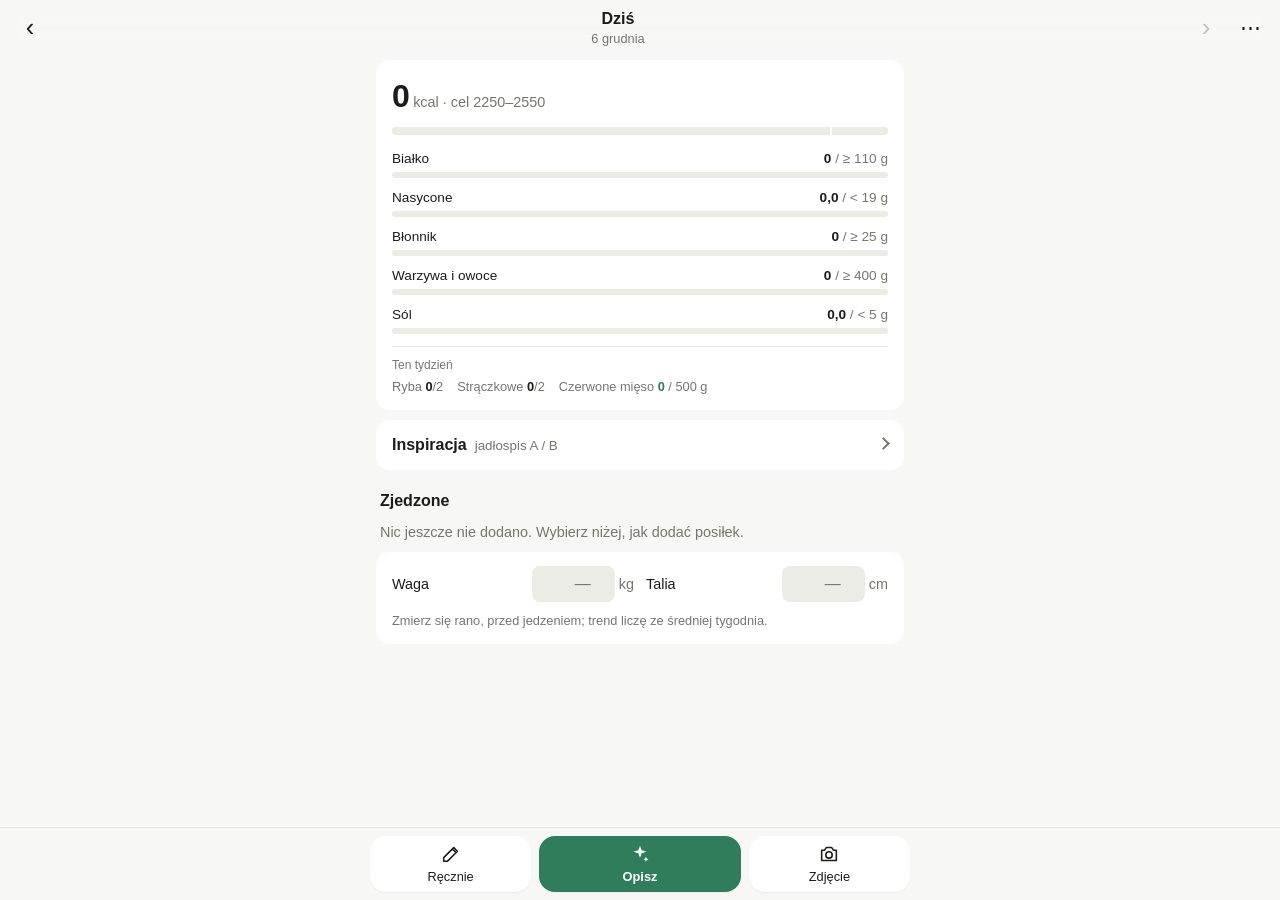
==== index.html @ 2d0f1731 "Okno „Opisz”: usunięte pole wagi porcji Gramy wpisuje się w opisie, przy każdym produkcie.  Co-Autho" ====
<!doctype html>
<html lang="pl">
<head>
<meta charset="utf-8">
<meta name="viewport" content="width=device-width, initial-scale=1, viewport-fit=cover">
<meta http-equiv="Content-Security-Policy" content="default-src 'self'; script-src 'self'; style-src 'self'; img-src 'self' data: blob:; connect-src https://api.anthropic.com https://api.github.com; object-src 'none'; base-uri 'none'; form-action 'none'">
<meta name="referrer" content="no-referrer">
<title>Food tracker</title>
<meta name="theme-color" content="#f7f7f5" media="(prefers-color-scheme: light)">
<meta name="theme-color" content="#151515" media="(prefers-color-scheme: dark)">
<meta name="apple-mobile-web-app-capable" content="yes">
<meta name="mobile-web-app-capable" content="yes">
<meta name="apple-mobile-web-app-status-bar-style" content="default">
<meta name="apple-mobile-web-app-title" content="Jedzenie">
<link rel="manifest" href="manifest.webmanifest">
<link rel="apple-touch-icon" href="icons/icon-180.png">
<link rel="icon" href="icons/icon-192.png">
<link rel="stylesheet" href="style.css">
<script src="boot.js"></script>
<script type="module" src="app.js"></script>
</head>
<body>
<header class="top">
  <button type="button" class="icon" id="prev" aria-label="Poprzedni dzień">‹</button>
  <button type="button" class="date" id="today" aria-label="Wróć do dziś">
    <span id="dlabel">Dziś</span><small id="dsub"></small>
  </button>
  <button type="button" class="icon" id="next" aria-label="Następny dzień">›</button>
  <button type="button" class="icon gear" id="gear" aria-label="Ustawienia">⋯<i class="dot" id="syncdot" data-state="off"></i></button>
</header>

<main>
  <section class="card summary" aria-live="polite">
    <div class="kcal"><b id="kcal">0</b> <span id="kcalt"></span></div>
    <div class="bars" id="bars"></div>
    <div class="week" id="week"></div>
  </section>

  <details class="card inspo" id="inspo">
    <summary><span>Inspiracja</span><small>jadłospis A / B</small></summary>
    <div class="seg" role="radiogroup" aria-label="Jadłospis" id="seg">
      <button type="button" role="radio" data-plan="A">Dzień A</button>
      <button type="button" role="radio" data-plan="B">Dzień B</button>
    </div>
    <div id="meals"></div>
  </details>

  <section class="eaten">
    <h2>Zjedzone <span id="xk"></span></h2>
    <ul id="items" class="rows"></ul>
    <p class="empty" id="noitems">Nic jeszcze nie dodano. Wybierz niżej, jak dodać posiłek.</p>
  </section>

  <section class="card body">
    <div class="brow">
      <label>Waga <span><input id="bw" type="number" inputmode="decimal" min="0" step="0.1" placeholder="—" aria-label="Waga w kilogramach"> kg</span></label>
      <label>Talia <span><input id="bt" type="number" inputmode="decimal" min="0" step="0.1" placeholder="—" aria-label="Obwód talii w centymetrach"> cm</span></label>
    </div>
    <div class="trend" id="btrend"></div>
  </section>
</main>

<nav class="dock" aria-label="Dodaj posiłek">
  <button type="button" id="manualbtn">
    <svg viewBox="0 0 24 24" aria-hidden="true"><path d="M4 20h4L19 9l-4-4L4 16v4zM13.5 6.5l4 4"/></svg>
    <span>Ręcznie</span>
  </button>
  <button type="button" id="aibtn" class="main">
    <svg viewBox="0 0 24 24" aria-hidden="true"><path d="M12 3l1.8 4.9L19 9.5l-5.2 1.6L12 16l-1.8-4.9L5 9.5l5.2-1.6zM18.5 15l.8 2 2 .8-2 .8-.8 2-.8-2-2-.8 2-.8z"/></svg>
    <span>Opisz</span>
  </button>
  <button type="button" id="photobtn">
    <svg viewBox="0 0 24 24" aria-hidden="true"><path d="M4 8h3l2-3h6l2 3h3v11H4z"/><circle cx="12" cy="13" r="3.5"/></svg>
    <span>Zdjęcie</span>
  </button>
  <input type="file" id="photofile" accept="image/*" hidden>
</nav>
<div class="toast" id="toast" role="status" hidden></div>

<dialog id="ai" class="sheet">
  <form method="dialog" id="aiform">
    <h2 id="aititle">Co zjadłeś?</h2>
    <img id="aiimg" class="shot" alt="Zdjęcie posiłku" hidden>
    <label><span id="ailabel">Opis</span>
      <textarea id="q" rows="3" enterkeyhint="done" autocapitalize="sentences" placeholder="np. 2 jajka sadzone, kromka chleba razowego"></textarea>
    </label>
    <p class="hint" id="aihint"></p>
    <div class="actions">
      <button value="cancel" formnovalidate>Anuluj</button>
      <button value="ok" class="primary" id="aiok">Policz</button>
    </div>
  </form>
</dialog>

<dialog id="manual" class="sheet">
  <form method="dialog" id="mform">
    <h2 id="mtitle">Dodaj ręcznie</h2>
    <div id="mrecent" class="recent" hidden>
      <small>Ostatnio jedzone</small>
      <div class="chips" id="mrecentlist"></div>
    </div>
    <label>Nazwa <input id="mn" required autocomplete="off" autocapitalize="sentences"></label>
    <div class="grid">
      <label>Zjedzone, g <input id="mg" type="number" inputmode="decimal" min="0" step="any" required></label>
      <label>kcal / 100 g <input id="mk" type="number" inputmode="decimal" min="0" step="any" required></label>
      <label>Białko / 100 g <input id="mp" type="number" inputmode="decimal" min="0" step="any"></label>
      <label>Tłuszcz / 100 g <input id="mf" type="number" inputmode="decimal" min="0" step="any"></label>
      <label>Nasycone / 100 g <input id="ms" type="number" inputmode="decimal" min="0" step="any"></label>
      <label>Błonnik / 100 g <input id="mb" type="number" inputmode="decimal" min="0" step="any"></label>
      <label>Sól / 100 g <input id="msl" type="number" inputmode="decimal" min="0" step="any"></label>
      <label>Warzywa i owoce / 100 g <input id="mvf" type="number" inputmode="decimal" min="0" max="100" step="any" placeholder="0"></label>
    </div>
    <div class="catrow"><span>Kategoria</span>
      <div class="chips" id="mcat" role="radiogroup" aria-label="Kategoria">
        <button type="button" role="radio" data-v="">inne</button>
        <button type="button" role="radio" data-v="fish">ryba</button>
        <button type="button" role="radio" data-v="legumes">strączkowe</button>
        <button type="button" role="radio" data-v="red_meat">czerwone mięso</button>
      </div>
    </div>
    <p class="hint">Znasz tylko sumy dania (np. z menu)? Wpisz 100 g i sumy w polach „/ 100 g”. Warzywa i owoce: 100 dla owocu lub warzywa, 0 dla reszty, wartość pośrednia dla dania.</p>
    <label id="mnoterow">Notatka <textarea id="mnote" rows="3"></textarea></label>
    <button type="button" class="chip wide" id="mcompare" hidden>Porównaj z innym modelem</button>
    <div class="actions">
      <button value="cancel" formnovalidate>Anuluj</button>
      <button value="ok" class="primary" id="msubmit">Dodaj</button>
    </div>
  </form>
</dialog>

<dialog id="settings" class="sheet">
  <form method="dialog" id="sform">
    <header class="shead">
      <h2>Ustawienia</h2>
      <button value="cancel" class="icon close" aria-label="Zamknij" autofocus>×</button>
    </header>
    <p class="hint" id="snote" hidden></p>

    <div class="field">
      <span class="flabel">Klucz API Anthropic</span>
      <div class="fview" id="keyview"><code id="keyshow"></code><button type="button" class="chip" id="keyedit">Zmień</button></div>
      <div class="fedit" id="keyform" hidden>
        <input id="skey" type="password" autocomplete="off" spellcheck="false" placeholder="sk-ant-…" aria-label="Klucz API Anthropic">
        <div class="actions"><button type="button" id="keycancel">Anuluj</button><button type="button" class="primary" id="keysave">Zapisz</button></div>
      </div>
      <p class="hint">Klucz zostaje tylko w tej przeglądarce i trafia wyłącznie do api.anthropic.com. Użyj osobnego klucza z miesięcznym limitem wydatków.</p>
    </div>

    <label>Model <select id="smodel"></select></label>
    <details class="costs">
      <summary id="scost"></summary>
      <ul id="slog" class="rows small"></ul>
      <p class="hint"><a href="test.html">Porównaj modele na przykładach</a></p>
    </details>

    <div class="field">
      <span class="flabel">Kopia danych w GitHub</span>
      <div class="fview" id="ghview"><span id="ghshow"></span><button type="button" class="chip" id="ghedit">Zmień</button></div>
      <div class="fedit" id="ghform" hidden>
        <input id="ghtoken" type="password" autocomplete="off" spellcheck="false" placeholder="Token: github_pat_…" aria-label="Token GitHub">
        <input id="ghrepo" autocomplete="off" spellcheck="false" autocapitalize="off" aria-label="Repo z danymi">
        <div class="actions"><button type="button" id="ghcancel">Anuluj</button><button type="button" class="primary" id="ghsave">Zapisz</button></div>
      </div>
      <p class="hint" id="syncstat"></p>
    </div>
    <div class="actions wrap">
      <button type="button" id="syncnow">Synchronizuj teraz</button>
      <button type="button" id="sexport">Eksportuj</button>
      <button type="button" id="simport">Importuj</button>
      <input type="file" id="sfile" accept="application/json,.json" hidden>
    </div>
  </form>
</dialog>

<dialog id="compare" class="sheet">
  <form method="dialog">
    <header class="shead">
      <h2>Porównaj modele</h2>
      <button value="cancel" class="icon close" aria-label="Zamknij" autofocus>×</button>
    </header>
    <p class="hint" id="cqtext"></p>
    <div class="chips" id="cmodels" role="radiogroup" aria-label="Model do porównania"></div>
    <div id="cout" class="cmp"></div>
    <p class="hint" id="cstat"></p>
    <div class="actions">
      <button type="button" id="crun" class="primary">Sprawdź</button>
      <button type="button" id="cuse" class="primary" hidden>Użyj nowych wartości</button>
    </div>
  </form>
</dialog>
</body>
</html>
---- style.css ----
:root {
  --bg: #f7f7f5;
  --card: #ffffff;
  --fg: #1c1c1a;
  --muted: #76766f;
  --rule: #e6e6e1;
  --track: #ecece7;
  --accent: #2f7d5b;
  --ok: #2f7d5b;
  --bad: #c2462e;
  --fill: #9c9c94;
  --radius: 14px;
  --safe-b: env(safe-area-inset-bottom, 0px);
  color-scheme: light dark;
}
@media (prefers-color-scheme: dark) {
  :root {
    --bg: #151515;
    --card: #1f1f1e;
    --fg: #ecece8;
    --muted: #9a9a92;
    --rule: #2e2e2c;
    --track: #2c2c2a;
    --accent: #5bbf8f;
    --ok: #5bbf8f;
    --bad: #ef7a5f;
    --fill: #77776f;
  }
}

* { box-sizing: border-box; }
html { -webkit-text-size-adjust: 100%; }
body {
  margin: 0;
  background: var(--bg);
  color: var(--fg);
  font: 16px/1.4 -apple-system, BlinkMacSystemFont, "Segoe UI", Roboto, sans-serif;
  -webkit-tap-highlight-color: transparent;
}
button, input, select, textarea { font: inherit; color: inherit; }
button { cursor: pointer; }
a { color: var(--accent); }
h2 { font-size: 1rem; margin: 1.6rem 4px .6rem; display: flex; justify-content: space-between; }
h2 span { color: var(--muted); font-weight: 500; font-variant-numeric: tabular-nums; }
small { color: var(--muted); }

/* header */
.top {
  position: sticky; top: 0; z-index: 5;
  display: grid; grid-template-columns: 44px 1fr 44px 44px; align-items: center;
  padding: calc(env(safe-area-inset-top, 0px) + 6px) 8px 6px;
  background: color-mix(in srgb, var(--bg) 88%, transparent);
  -webkit-backdrop-filter: blur(12px); backdrop-filter: blur(12px);
}
.icon { width: 44px; height: 44px; border: 0; background: none; font-size: 1.6rem; line-height: 1; border-radius: 50%; color: var(--fg); }
.icon:disabled { opacity: .25; }
.icon.gear { font-size: 1.3rem; }
.date { border: 0; background: none; display: flex; flex-direction: column; align-items: center; padding: 2px; }
.date span { font-weight: 600; text-transform: capitalize; }
.date small { font-size: .8rem; }

main { max-width: 560px; margin: 0 auto; padding: 4px 16px calc(110px + var(--safe-b)); }

.card { background: var(--card); border-radius: var(--radius); padding: 14px 16px; margin-bottom: 10px; }

/* summary */
.summary .kcal { font-size: .9rem; color: var(--muted); margin-bottom: 8px; }
.summary .kcal b { font-size: 2rem; color: var(--fg); font-variant-numeric: tabular-nums; letter-spacing: -.02em; }
.summary[data-state="ok"] .kcal b { color: var(--ok); }
.summary[data-state="bad"] .kcal b { color: var(--bad); }
.bars { display: grid; gap: 10px; }
.bar { position: relative; height: 6px; border-radius: 3px; background: var(--track); overflow: hidden; }
.bar i { position: absolute; inset: 0 auto 0 0; background: var(--fill); border-radius: 3px; transition: width .25s ease; }
.bar.ok i { background: var(--ok); }
.bar.bad i { background: var(--bad); }
.bar u { position: absolute; top: 0; bottom: 0; width: 2px; background: var(--card); }
.bar.kbar { height: 8px; margin-bottom: 4px; }
.metric .ml { display: flex; justify-content: space-between; font-size: .85rem; margin-bottom: 4px; }
.metric .ml > span:last-child { color: var(--muted); font-variant-numeric: tabular-nums; }
.metric .ml b { color: var(--fg); font-weight: 600; }

/* inspiration: the A/B menus */
.inspo { padding: 0; }
.inspo summary {
  list-style: none; cursor: pointer; display: flex; align-items: baseline; gap: 8px;
  padding: 14px 16px; font-weight: 600;
}
.inspo summary::-webkit-details-marker { display: none; }
.inspo summary small { font-weight: 400; flex: 1; }
.inspo summary::after { content: ""; width: 7px; height: 7px; border: solid var(--muted); border-width: 0 2px 2px 0; transform: translateY(-2px) rotate(-45deg); transition: transform .2s ease; align-self: center; }
.inspo[open] summary::after { transform: translateY(-3px) rotate(45deg); }
.inspo[open] { padding-bottom: 6px; }
.seg { display: grid; grid-template-columns: repeat(2, 1fr); background: var(--track); border-radius: 10px; padding: 3px; margin: 0 16px 6px; }
.seg button { border: 0; background: none; padding: 7px 4px; border-radius: 8px; font-size: .9rem; color: var(--muted); }
.seg button[aria-checked="true"] { background: var(--card); color: var(--fg); font-weight: 600; box-shadow: 0 1px 3px rgb(0 0 0 / .08); }
.meal { padding: 10px 16px; border-top: 1px solid var(--rule); }
.meal:first-child { border-top: 0; }
.meal header { display: flex; align-items: center; gap: 8px; }
.meal h3 { font-size: .95rem; margin: 0; flex: 1; }
.mk { color: var(--muted); font-size: .8rem; font-variant-numeric: tabular-nums; }
.mlist { margin: 4px 0 0; font-size: .8rem; color: var(--muted); line-height: 1.45; }
.chip { border: 1px solid var(--rule); background: none; border-radius: 999px; padding: 3px 10px; font-size: .8rem; color: var(--muted); }
.chip.add { color: var(--accent); border-color: color-mix(in srgb, var(--accent) 45%, transparent); padding: 5px 12px; }

.rows { list-style: none; margin: 0; padding: 0; }
.rows li { display: flex; align-items: center; gap: 8px; padding: 8px 0; border-top: 1px solid var(--rule); min-height: 44px; }
.rows li:first-child { border-top: 0; }
.rows .nm { flex: 1; min-width: 0; font-size: .95rem; display: flex; flex-direction: column; }
.rows .meta, .rows .note { font-size: .75rem; margin-top: 2px; }
.rows .note { font-style: italic; }
.rows .rk { width: 3.2rem; text-align: right; font-variant-numeric: tabular-nums; font-size: .9rem; }
.rows .sum { justify-content: flex-end; font-weight: 600; }
.rows.small li { min-height: 0; padding: 6px 0; }
.gw { flex-shrink: 0; white-space: nowrap; display: flex; align-items: center; gap: 2px; color: var(--muted); font-size: .85rem; }
input.g {
  width: 4.2rem; text-align: right; padding: 6px 6px; border: 1px solid transparent; border-radius: 8px;
  background: var(--track); font-variant-numeric: tabular-nums; font-size: 16px;
}
input.g:focus { outline: none; border-color: var(--accent); background: var(--card); }
.del { width: 32px; height: 32px; font-size: 1.2rem; color: var(--muted); }
.est { font-style: normal; font-size: .7rem; color: var(--bad); border: 1px solid currentColor; border-radius: 4px; padding: 0 4px; margin-left: 6px; vertical-align: 1px; }
.eaten { margin-bottom: 10px; }
.eaten h2 { margin-top: 1.2rem; }
.eaten .rows { background: var(--card); border-radius: var(--radius); padding: 0 16px; }
.eaten .rows:empty { display: none; }
.empty { color: var(--muted); font-size: .9rem; margin: 0 4px; }

/* bottom dock: the three ways to add food */
.dock {
  position: fixed; left: 0; right: 0; bottom: 0; z-index: 6;
  display: grid; grid-template-columns: 1fr 1.25fr 1fr; gap: 8px;
  padding: 8px 12px calc(8px + var(--safe-b));
  background: color-mix(in srgb, var(--bg) 90%, transparent);
  -webkit-backdrop-filter: blur(14px); backdrop-filter: blur(14px);
  border-top: 1px solid var(--rule);
}
.dock button {
  display: flex; flex-direction: column; align-items: center; justify-content: center; gap: 3px;
  min-height: 56px; border: 0; border-radius: 16px; background: var(--card); color: var(--fg);
  font-size: .8rem; font-weight: 500; box-shadow: 0 1px 2px rgb(0 0 0 / .06);
  transition: transform .1s ease;
}
.dock button:active { transform: scale(.96); }
.dock svg { width: 22px; height: 22px; fill: none; stroke: currentColor; stroke-width: 1.7; stroke-linejoin: round; stroke-linecap: round; }
.dock .main { background: var(--accent); color: var(--card); font-weight: 600; }
.dock .main svg { fill: currentColor; stroke: none; }
@media (min-width: 600px) { .dock { padding-left: calc(50% - 270px); padding-right: calc(50% - 270px); } }
.primary { background: var(--accent); color: #fff; border: 0; border-radius: 20px; padding: 9px 16px; font-weight: 600; }
.primary:disabled { opacity: .5; }

.spin { width: 14px; height: 14px; border: 2px solid currentColor; border-right-color: transparent; border-radius: 50%; animation: spin .8s linear infinite; }
@keyframes spin { to { transform: rotate(360deg); } }
.toast {
  position: fixed; left: 16px; right: 16px; bottom: calc(86px + var(--safe-b)); z-index: 8; margin: 0 auto; max-width: 520px;
  display: flex; align-items: center; justify-content: space-between; gap: 10px;
  background: var(--fg); color: var(--bg); padding: 10px 14px; border-radius: 12px; font-size: .9rem;
}
.toast button { border: 0; background: none; color: var(--accent); font-weight: 600; filter: brightness(1.3); }
[hidden] { display: none !important; }

/* sheets */
.sheet {
  border: 0; padding: 0; width: 100%; max-width: 560px; max-height: 88vh;
  margin: auto auto 0; border-radius: 18px 18px 0 0;
  background: var(--card); color: var(--fg);
}
.sheet::backdrop { background: rgb(0 0 0 / .35); }
.sheet[open] { animation: up .2s ease-out; }
@keyframes up { from { transform: translateY(40px); } }
.sheet form { padding: 18px 16px calc(16px + var(--safe-b)); display: flex; flex-direction: column; gap: 12px; }
.sheet h2 { margin: 0 0 4px; font-size: 1.1rem; }
.sheet label { display: flex; flex-direction: column; gap: 4px; font-size: .85rem; color: var(--muted); }
.sheet label input:not([type=checkbox]), .sheet select {
  font-size: 16px; color: var(--fg); padding: 9px 10px; border: 1px solid var(--rule); border-radius: 10px; background: var(--bg);
}
.sheet label.gw { flex-direction: row; color: var(--muted); }
.sheet label.check { flex-direction: row; align-items: center; gap: 8px; color: var(--fg); font-size: .9rem; }
.sheet .grid { display: grid; grid-template-columns: 1fr 1fr; gap: 10px; }
.sheet .grid > label { min-width: 0; }
.sheet .grid input { width: 100%; }
.sheet .hint { margin: -4px 0 0; font-size: .8rem; color: var(--muted); }
#snote { color: var(--bad); }
.sheet details summary { cursor: pointer; font-size: .9rem; }
.actions { display: flex; gap: 8px; justify-content: flex-end; }
.actions.wrap { justify-content: flex-start; flex-wrap: wrap; }
.actions button:not(.primary) { border: 1px solid var(--rule); background: none; border-radius: 20px; padding: 9px 16px; }
@media (min-width: 600px) { .sheet { margin: auto; border-radius: 18px; } }
.sheet input:focus, .sheet select:focus { outline: none; border-color: var(--accent); }
.week { display: flex; flex-wrap: wrap; gap: 4px 14px; margin-top: 12px; padding-top: 10px; border-top: 1px solid var(--rule); font-size: .8rem; color: var(--muted); }
.week small { width: 100%; font-size: .75rem; }
.week b { color: var(--fg); font-weight: 600; }
.week .ok b { color: var(--ok); }
.week .bad b { color: var(--bad); }
.gear { position: relative; }
.dot { position: absolute; top: 7px; right: 3px; width: 9px; height: 9px; border-radius: 50%; background: var(--fill); border: 2px solid var(--bg); box-sizing: content-box; }
.dot[data-state="off"] { display: none; }
.dot[data-state="ok"] { background: var(--ok); }
.dot[data-state="bad"] { background: var(--bad); }
.dot[data-state="busy"] { animation: pulse 1s ease-in-out infinite; }
@keyframes pulse { 50% { opacity: .3; } }
.body .brow { display: grid; grid-template-columns: 1fr 1fr; gap: 12px; }
.body label { display: flex; align-items: center; justify-content: space-between; gap: 8px; font-size: .9rem; }
.body label span { display: flex; align-items: center; gap: 4px; color: var(--muted); }
.body input { width: 5.2rem; text-align: right; padding: 6px 8px; border: 1px solid transparent; border-radius: 8px; background: var(--track); font-size: 16px; font-variant-numeric: tabular-nums; }
.body input:focus { outline: none; border-color: var(--accent); background: var(--card); }
.trend { margin-top: 10px; font-size: .8rem; color: var(--muted); display: grid; gap: 2px; }
.trend:empty { display: none; }

.rows li.item { display: block; padding: 10px 0; }
.ihead { display: flex; align-items: flex-start; gap: 4px; }
.iname { flex: 1; min-width: 0; font-size: .95rem; padding-top: 4px; overflow-wrap: anywhere; }
.rows li.item .meta, .rows li.item .note { display: block; margin-top: 2px; padding-right: 4px; }
.rows li.item .note { display: -webkit-box; -webkit-box-orient: vertical; -webkit-line-clamp: 2; overflow: hidden; cursor: pointer; }
.rows li.item .note.open { display: block; }
.ifoot { display: flex; align-items: center; justify-content: space-between; margin-top: 8px; }
.ifoot .rk { width: auto; font-size: 1rem; font-weight: 600; }
.edit, .ihead .del { width: 32px; height: 32px; flex-shrink: 0; }
.edit { font-size: 1.05rem; color: var(--muted); }
.item.pend .iname { color: var(--muted); }
.rows li.item.pend .meta { display: flex; align-items: center; gap: 6px; }
.item.pend .spin { width: 11px; height: 11px; flex-shrink: 0; }
.item.pend.err .meta { color: var(--bad); }
.item.pend { animation: pend 1.6s ease-in-out infinite; }
.item.pend.err { animation: none; }
@keyframes pend { 50% { opacity: .55; } }
.ihead .chip { margin-top: 3px; }
.sheet textarea { font-size: 16px; color: var(--fg); padding: 9px 10px; border: 1px solid var(--rule); border-radius: 10px; background: var(--bg); resize: vertical; font-family: inherit; }
.sheet textarea:focus { outline: none; border-color: var(--accent); }

.catrow { display: grid; gap: 6px; font-size: .85rem; color: var(--muted); }
.chips { display: flex; flex-wrap: wrap; gap: 6px; }
.chips button { border: 1px solid var(--rule); background: none; border-radius: 999px; padding: 7px 12px; font-size: .85rem; color: var(--muted); }
.chips button[aria-checked="true"] { border-color: var(--accent); color: var(--accent); background: color-mix(in srgb, var(--accent) 12%, transparent); }

/* AI sheet */
.shot { width: 100%; max-height: 34vh; object-fit: cover; border-radius: 12px; background: var(--track); }
.recent { display: grid; gap: 6px; }
.recent small { font-size: .8rem; }
.recent .chips button { color: var(--fg); }
.costs summary { color: var(--fg); }
.costs .rows { margin-top: 6px; }
.costs .rows .rk { width: auto; font-size: .8rem; white-space: nowrap; }
.costs .rows .nm { font-size: .85rem; }

/* model comparison page */
.test { padding-bottom: 40px; }
.test h1 { font-size: 1.4rem; margin: .4rem 4px .4rem; }
.test h3 { font-size: .95rem; margin: 0 0 8px; }
.test .hint { font-size: .85rem; color: var(--muted); margin: 0 4px 12px; }
.test .card { display: grid; gap: 10px; }
.test label.stack { display: grid; gap: 6px; font-size: .85rem; color: var(--muted); }
.test textarea { font: inherit; font-size: 15px; color: var(--fg); padding: 9px 10px; border: 1px solid var(--rule); border-radius: 10px; background: var(--bg); resize: vertical; }
.test .chips button[aria-checked="true"] { border-color: var(--accent); color: var(--accent); background: color-mix(in srgb, var(--accent) 12%, transparent); }
.test .scroll { overflow-x: auto; margin: 0 -16px; padding: 0 16px; }
.test table { border-collapse: collapse; font-size: .78rem; font-variant-numeric: tabular-nums; width: 100%; }
.test th, .test td { text-align: left; padding: 5px 8px 5px 0; white-space: nowrap; border-top: 1px solid var(--rule); }
.test th { color: var(--muted); font-weight: 500; border-top: 0; }
.test tr.first td { border-top-color: var(--fg); }
.test td.err { color: var(--bad); white-space: normal; }

/* sheet header with a close button, sticky while the sheet scrolls */
.sheet { overflow-y: auto; overscroll-behavior: contain; }
.sheet form:has(> .shead) { padding-top: 0; }
.shead {
  position: sticky; top: 0; z-index: 1; display: flex; align-items: center; justify-content: space-between;
  margin: 0 -16px; padding: 14px 12px 8px 16px; background: var(--card);
}
.shead h2 { margin: 0; }
.close { width: 40px; height: 40px; font-size: 1.6rem; color: var(--muted); background: var(--track); }
.close:focus:not(:focus-visible) { outline: none; }

/* settings fields: saved value with "Zmień", the input only while editing */
.field { display: grid; gap: 6px; }
.flabel { font-size: .85rem; color: var(--muted); }
.fview { display: flex; align-items: center; justify-content: space-between; gap: 10px; padding: 10px 12px; border-radius: 10px; background: var(--bg); color: var(--muted); min-height: 44px; }
.fview code, .fview span { font: inherit; font-size: .9rem; overflow-wrap: anywhere; }
.fview .chip { color: var(--accent); border-color: color-mix(in srgb, var(--accent) 45%, transparent); padding: 5px 12px; flex-shrink: 0; }
.fedit { display: grid; gap: 8px; }
.fedit input { font-size: 16px; color: var(--fg); padding: 9px 10px; border: 1px solid var(--rule); border-radius: 10px; background: var(--bg); }
.fedit input:focus { outline: none; border-color: var(--accent); }
.chip.wide { align-self: flex-start; color: var(--accent); border-color: color-mix(in srgb, var(--accent) 45%, transparent); padding: 8px 14px; font-size: .9rem; }

/* model comparison sheet */
.cmp { display: grid; gap: 14px; }
.cmp h3 { font-size: .9rem; margin: 0 0 4px; }
.cmp .scroll { overflow-x: auto; }
.cmp table { border-collapse: collapse; width: 100%; font-size: .8rem; font-variant-numeric: tabular-nums; }
.cmp th, .cmp td { text-align: right; padding: 5px 0 5px 8px; border-top: 1px solid var(--rule); white-space: nowrap; }
.cmp th { color: var(--muted); font-weight: 500; border-top: 0; }
.cmp td.n { text-align: left; white-space: normal; padding-left: 0; min-width: 7rem; }
#cstat { display: flex; align-items: center; gap: 6px; }
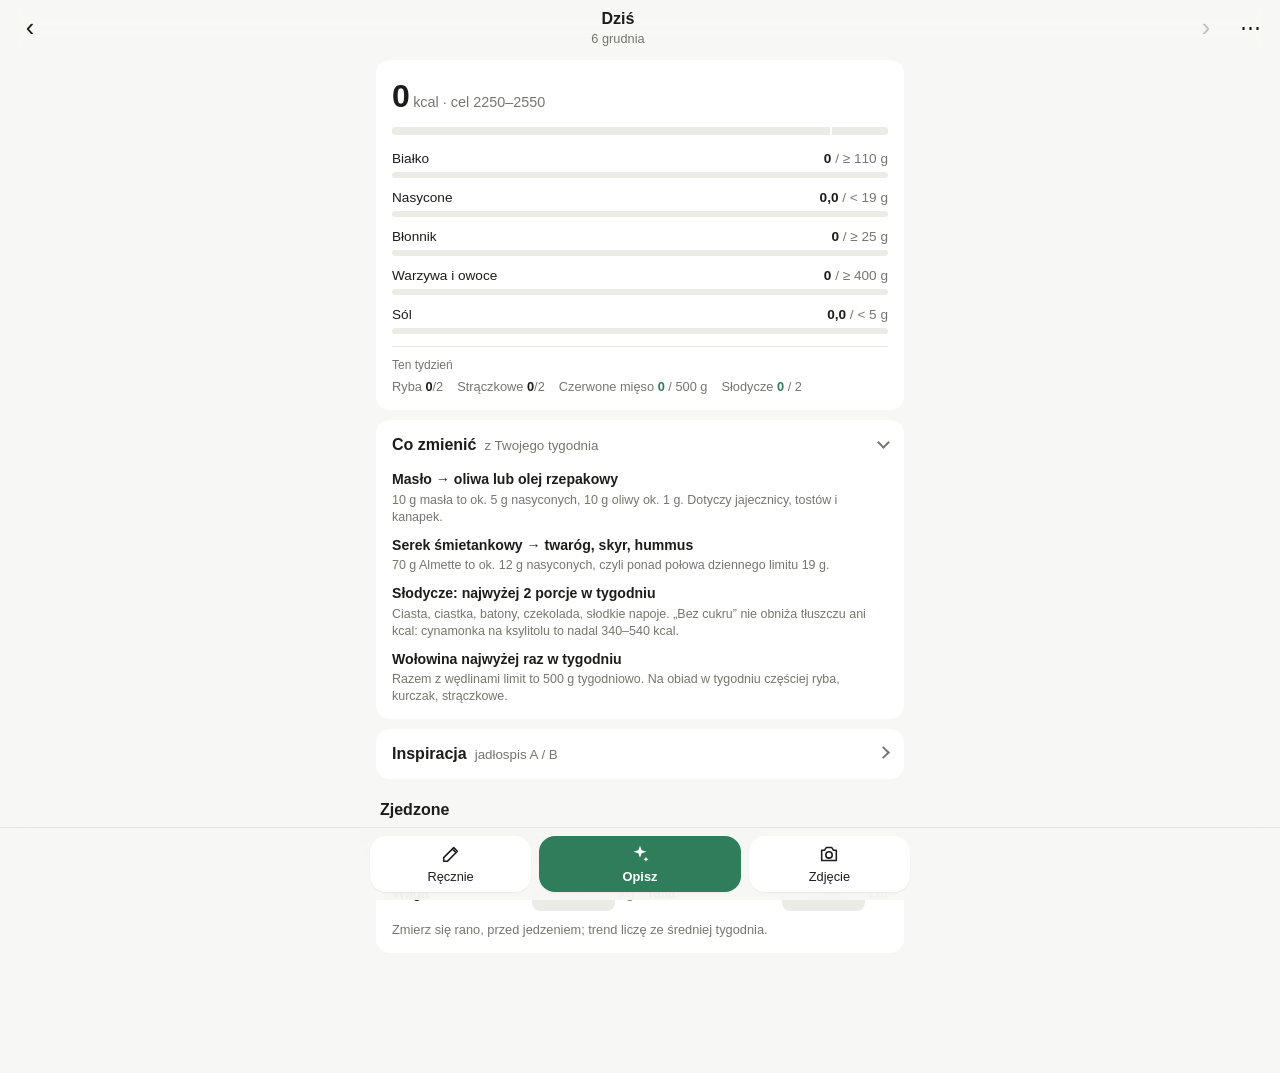
==== commit ca3b6200: "Czerwony znacznik przy przekroczonym limicie ze źródłami, licznik słodyczy, udział mięsa w daniu, se" ====
--- a/index.html
+++ b/index.html
@@ -36,6 +36,11 @@
     <div class="week" id="week"></div>
   </section>
 
+  <details class="card inspo tips" id="tips" open>
+    <summary><span>Co zmienić</span><small>z Twojego tygodnia</small></summary>
+    <ul id="tiplist"></ul>
+  </details>
+
   <details class="card inspo" id="inspo">
     <summary><span>Inspiracja</span><small>jadłospis A / B</small></summary>
     <div class="seg" role="radiogroup" aria-label="Jadłospis" id="seg">
@@ -116,8 +121,10 @@
         <button type="button" role="radio" data-v="fish">ryba</button>
         <button type="button" role="radio" data-v="legumes">strączkowe</button>
         <button type="button" role="radio" data-v="red_meat">czerwone mięso</button>
+        <button type="button" role="radio" data-v="sweet">słodycze</button>
       </div>
     </div>
+    <label id="mcgrow" hidden>Z tego samego mięsa / ryby / słodyczy, g <input id="mcg" type="number" inputmode="decimal" min="0" step="any" placeholder="cała porcja"></label>
     <p class="hint">Znasz tylko sumy dania (np. z menu)? Wpisz 100 g i sumy w polach „/ 100 g”. Warzywa i owoce: 100 dla owocu lub warzywa, 0 dla reszty, wartość pośrednia dla dania.</p>
     <label id="mnoterow">Notatka <textarea id="mnote" rows="3"></textarea></label>
     <button type="button" class="chip wide" id="mcompare" hidden>Porównaj z innym modelem</button>
@@ -166,6 +173,7 @@
     <div class="actions wrap">
       <button type="button" id="syncnow">Synchronizuj teraz</button>
       <button type="button" id="sexport">Eksportuj</button>
+      <button type="button" id="sfull">Pełny eksport</button>
       <button type="button" id="simport">Importuj</button>
       <input type="file" id="sfile" accept="application/json,.json" hidden>
     </div>
--- a/style.css
+++ b/style.css
@@ -289,3 +289,16 @@
 .cmp th { color: var(--muted); font-weight: 500; border-top: 0; }
 .cmp td.n { text-align: left; white-space: normal; padding-left: 0; min-width: 7rem; }
 #cstat { display: flex; align-items: center; gap: 6px; }
+
+/* marker on a metric over its limit, and the list of its sources */
+.alert { margin-left: 8px; width: 18px; height: 18px; padding: 0; border-radius: 50%; border: 0; background: var(--bad); color: #fff; font-size: .72rem; font-weight: 700; line-height: 18px; vertical-align: 1px; }
+.alert[aria-expanded="true"] { outline: 2px solid color-mix(in srgb, var(--bad) 40%, transparent); outline-offset: 2px; }
+.src { display: grid; gap: 4px; margin: 8px 0 4px; padding: 8px 10px; border-radius: 8px; background: color-mix(in srgb, var(--bad) 8%, transparent); font-size: .8rem; }
+.src > div { display: flex; justify-content: space-between; gap: 10px; }
+.src > div > span { overflow: hidden; text-overflow: ellipsis; white-space: nowrap; }
+.src b { font-weight: 600; white-space: nowrap; font-variant-numeric: tabular-nums; }
+.src small { color: var(--muted); font-size: .75rem; }
+.tips ul { list-style: none; margin: 0; padding: 0 16px 8px; display: grid; gap: 10px; }
+.tips li { display: grid; gap: 2px; font-size: .88rem; }
+.tips li small { color: var(--muted); font-size: .78rem; line-height: 1.35; }
+#mcgrow input { margin-top: 4px; }
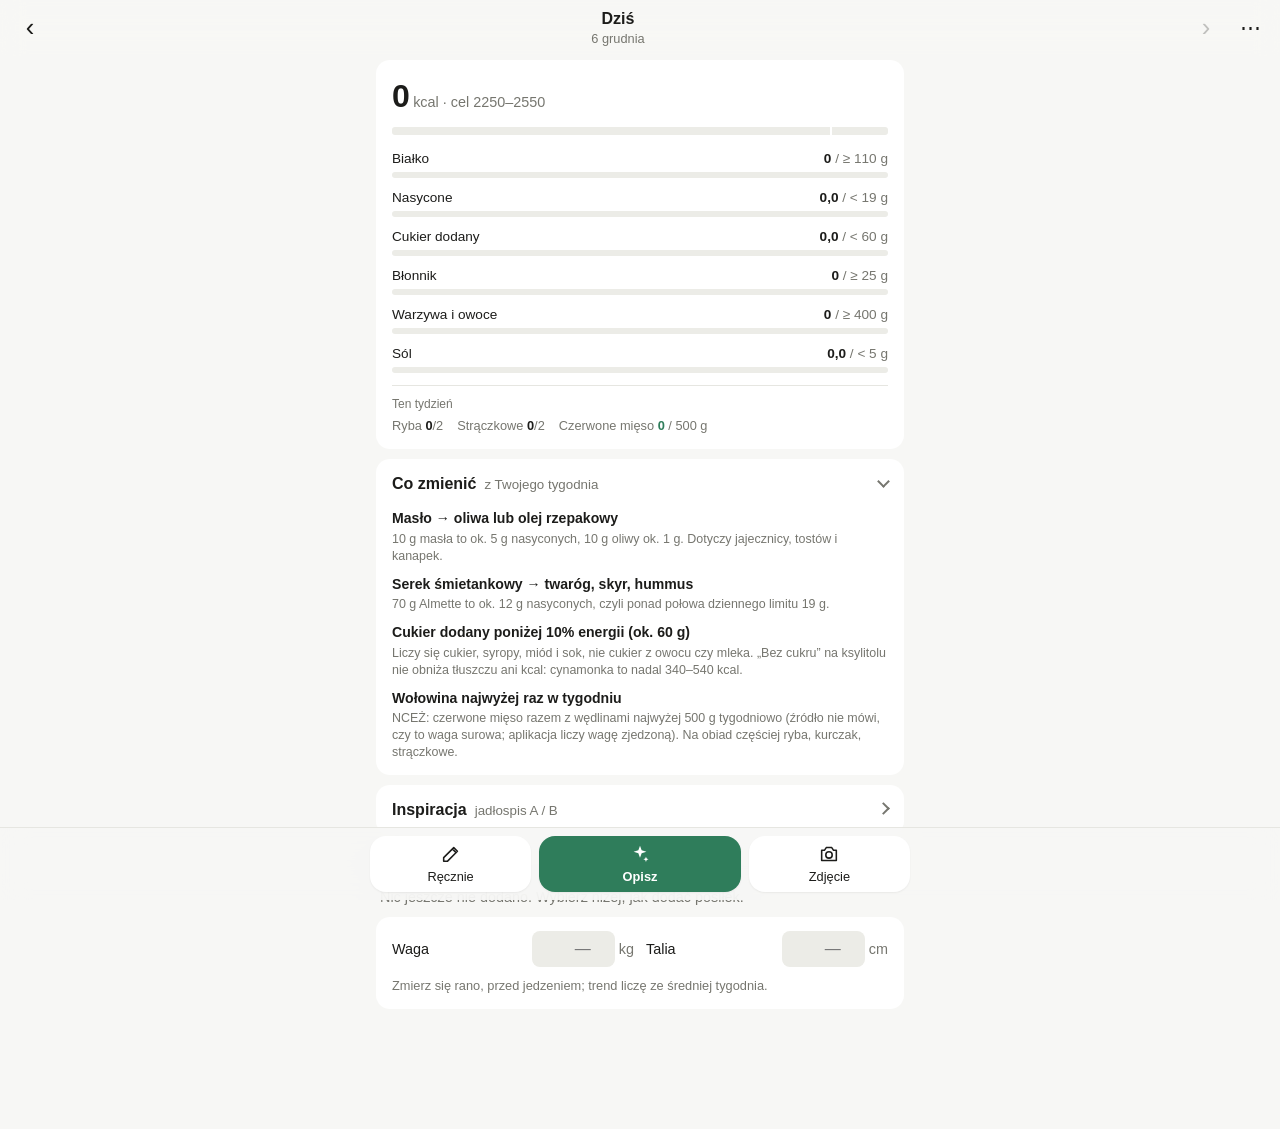
==== commit 7354fb93: "Cukier dodany <10% energii zamiast licznika słodyczy: pole, pasek dzienny, pole w formularzu i w pro" ====
--- a/index.html
+++ b/index.html
@@ -113,6 +113,7 @@
       <label>Nasycone / 100 g <input id="ms" type="number" inputmode="decimal" min="0" step="any"></label>
       <label>Błonnik / 100 g <input id="mb" type="number" inputmode="decimal" min="0" step="any"></label>
       <label>Sól / 100 g <input id="msl" type="number" inputmode="decimal" min="0" step="any"></label>
+      <label>Cukier dodany / 100 g <input id="msu" type="number" inputmode="decimal" min="0" step="any"></label>
       <label>Warzywa i owoce / 100 g <input id="mvf" type="number" inputmode="decimal" min="0" max="100" step="any" placeholder="0"></label>
     </div>
     <div class="catrow"><span>Kategoria</span>
@@ -121,10 +122,9 @@
         <button type="button" role="radio" data-v="fish">ryba</button>
         <button type="button" role="radio" data-v="legumes">strączkowe</button>
         <button type="button" role="radio" data-v="red_meat">czerwone mięso</button>
-        <button type="button" role="radio" data-v="sweet">słodycze</button>
       </div>
     </div>
-    <label id="mcgrow" hidden>Z tego samego mięsa / ryby / słodyczy, g <input id="mcg" type="number" inputmode="decimal" min="0" step="any" placeholder="cała porcja"></label>
+    <label id="mcgrow" hidden>Z tego samego mięsa / ryby / strączkowych, g <input id="mcg" type="number" inputmode="decimal" min="0" step="any" placeholder="cała porcja"></label>
     <p class="hint">Znasz tylko sumy dania (np. z menu)? Wpisz 100 g i sumy w polach „/ 100 g”. Warzywa i owoce: 100 dla owocu lub warzywa, 0 dla reszty, wartość pośrednia dla dania.</p>
     <label id="mnoterow">Notatka <textarea id="mnote" rows="3"></textarea></label>
     <button type="button" class="chip wide" id="mcompare" hidden>Porównaj z innym modelem</button>
--- a/style.css
+++ b/style.css
@@ -302,3 +302,7 @@
 .tips li { display: grid; gap: 2px; font-size: .88rem; }
 .tips li small { color: var(--muted); font-size: .78rem; line-height: 1.35; }
 #mcgrow input { margin-top: 4px; }
+.metric, .bars, .src, .src > div, .src > div > span { min-width: 0; }
+.src, .src small { overflow-wrap: anywhere; }
+.src > div { align-items: baseline; }
+.chk { color: var(--bad); }
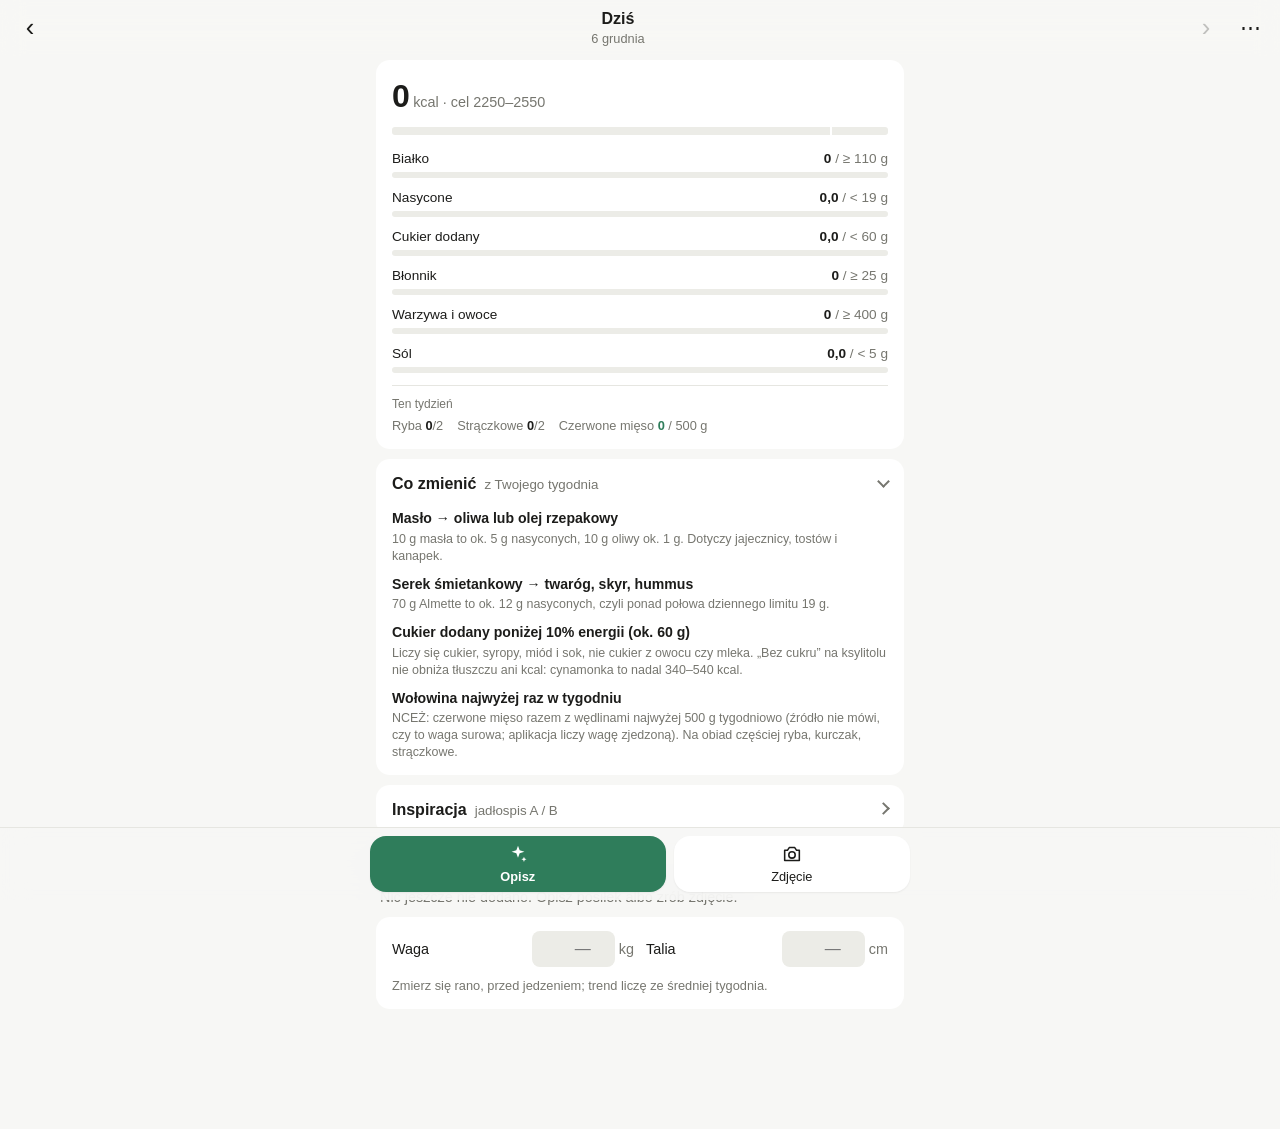
==== commit 1078f8a8: "Remove manual entry, dock is Opisz + Zdjęcie; lactose is never free sugar Co-Authored-By: Claude Son" ====
--- a/index.html
+++ b/index.html
@@ -53,7 +53,7 @@
   <section class="eaten">
     <h2>Zjedzone <span id="xk"></span></h2>
     <ul id="items" class="rows"></ul>
-    <p class="empty" id="noitems">Nic jeszcze nie dodano. Wybierz niżej, jak dodać posiłek.</p>
+    <p class="empty" id="noitems">Nic jeszcze nie dodano. Opisz posiłek albo zrób zdjęcie.</p>
   </section>
 
   <section class="card body">
@@ -66,10 +66,6 @@
 </main>
 
 <nav class="dock" aria-label="Dodaj posiłek">
-  <button type="button" id="manualbtn">
-    <svg viewBox="0 0 24 24" aria-hidden="true"><path d="M4 20h4L19 9l-4-4L4 16v4zM13.5 6.5l4 4"/></svg>
-    <span>Ręcznie</span>
-  </button>
   <button type="button" id="aibtn" class="main">
     <svg viewBox="0 0 24 24" aria-hidden="true"><path d="M12 3l1.8 4.9L19 9.5l-5.2 1.6L12 16l-1.8-4.9L5 9.5l5.2-1.6zM18.5 15l.8 2 2 .8-2 .8-.8 2-.8-2-2-.8 2-.8z"/></svg>
     <span>Opisz</span>
@@ -99,11 +95,7 @@
 
 <dialog id="manual" class="sheet">
   <form method="dialog" id="mform">
-    <h2 id="mtitle">Dodaj ręcznie</h2>
-    <div id="mrecent" class="recent" hidden>
-      <small>Ostatnio jedzone</small>
-      <div class="chips" id="mrecentlist"></div>
-    </div>
+    <h2>Edytuj pozycję</h2>
     <label>Nazwa <input id="mn" required autocomplete="off" autocapitalize="sentences"></label>
     <div class="grid">
       <label>Zjedzone, g <input id="mg" type="number" inputmode="decimal" min="0" step="any" required></label>
@@ -126,11 +118,11 @@
     </div>
     <label id="mcgrow" hidden>Z tego samego mięsa / ryby / strączkowych, g <input id="mcg" type="number" inputmode="decimal" min="0" step="any" placeholder="cała porcja"></label>
     <p class="hint">Znasz tylko sumy dania (np. z menu)? Wpisz 100 g i sumy w polach „/ 100 g”. Warzywa i owoce: 100 dla owocu lub warzywa, 0 dla reszty, wartość pośrednia dla dania.</p>
-    <label id="mnoterow">Notatka <textarea id="mnote" rows="3"></textarea></label>
+    <label>Notatka <textarea id="mnote" rows="3"></textarea></label>
     <button type="button" class="chip wide" id="mcompare" hidden>Porównaj z innym modelem</button>
     <div class="actions">
       <button value="cancel" formnovalidate>Anuluj</button>
-      <button value="ok" class="primary" id="msubmit">Dodaj</button>
+      <button value="ok" class="primary">Zapisz</button>
     </div>
   </form>
 </dialog>
--- a/style.css
+++ b/style.css
@@ -125,10 +125,10 @@
 .eaten .rows:empty { display: none; }
 .empty { color: var(--muted); font-size: .9rem; margin: 0 4px; }
 
-/* bottom dock: the three ways to add food */
+/* bottom dock: the two ways to add food */
 .dock {
   position: fixed; left: 0; right: 0; bottom: 0; z-index: 6;
-  display: grid; grid-template-columns: 1fr 1.25fr 1fr; gap: 8px;
+  display: grid; grid-template-columns: 1.25fr 1fr; gap: 8px;
   padding: 8px 12px calc(8px + var(--safe-b));
   background: color-mix(in srgb, var(--bg) 90%, transparent);
   -webkit-backdrop-filter: blur(14px); backdrop-filter: blur(14px);
@@ -234,9 +234,6 @@
 
 /* AI sheet */
 .shot { width: 100%; max-height: 34vh; object-fit: cover; border-radius: 12px; background: var(--track); }
-.recent { display: grid; gap: 6px; }
-.recent small { font-size: .8rem; }
-.recent .chips button { color: var(--fg); }
 .costs summary { color: var(--fg); }
 .costs .rows { margin-top: 6px; }
 .costs .rows .rk { width: auto; font-size: .8rem; white-space: nowrap; }
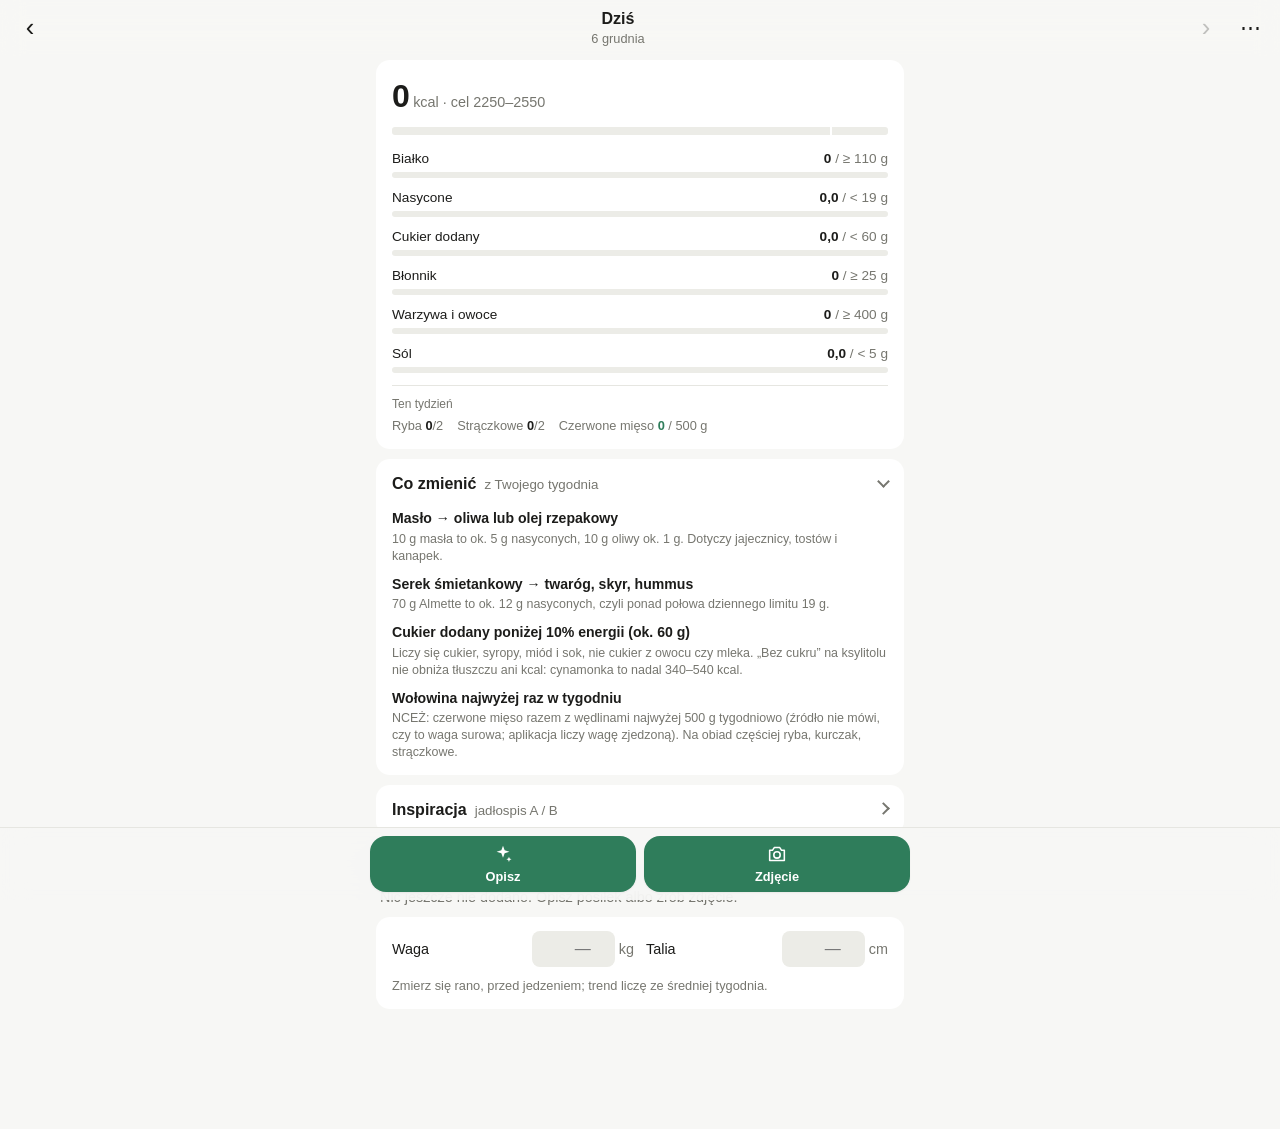
==== commit fc306957: "Dock: two equal-width accent buttons (Opisz, Zdjęcie) Co-Authored-By: Claude Sonnet 5.5 <noreply@ant" ====
--- a/index.html
+++ b/index.html
@@ -70,7 +70,7 @@
     <svg viewBox="0 0 24 24" aria-hidden="true"><path d="M12 3l1.8 4.9L19 9.5l-5.2 1.6L12 16l-1.8-4.9L5 9.5l5.2-1.6zM18.5 15l.8 2 2 .8-2 .8-.8 2-.8-2-2-.8 2-.8z"/></svg>
     <span>Opisz</span>
   </button>
-  <button type="button" id="photobtn">
+  <button type="button" id="photobtn" class="main">
     <svg viewBox="0 0 24 24" aria-hidden="true"><path d="M4 8h3l2-3h6l2 3h3v11H4z"/><circle cx="12" cy="13" r="3.5"/></svg>
     <span>Zdjęcie</span>
   </button>
--- a/style.css
+++ b/style.css
@@ -128,7 +128,7 @@
 /* bottom dock: the two ways to add food */
 .dock {
   position: fixed; left: 0; right: 0; bottom: 0; z-index: 6;
-  display: grid; grid-template-columns: 1.25fr 1fr; gap: 8px;
+  display: grid; grid-template-columns: 1fr 1fr; gap: 8px;
   padding: 8px 12px calc(8px + var(--safe-b));
   background: color-mix(in srgb, var(--bg) 90%, transparent);
   -webkit-backdrop-filter: blur(14px); backdrop-filter: blur(14px);
@@ -143,7 +143,7 @@
 .dock button:active { transform: scale(.96); }
 .dock svg { width: 22px; height: 22px; fill: none; stroke: currentColor; stroke-width: 1.7; stroke-linejoin: round; stroke-linecap: round; }
 .dock .main { background: var(--accent); color: var(--card); font-weight: 600; }
-.dock .main svg { fill: currentColor; stroke: none; }
+#aibtn svg { fill: currentColor; stroke: none; }
 @media (min-width: 600px) { .dock { padding-left: calc(50% - 270px); padding-right: calc(50% - 270px); } }
 .primary { background: var(--accent); color: #fff; border: 0; border-radius: 20px; padding: 9px 16px; font-weight: 600; }
 .primary:disabled { opacity: .5; }
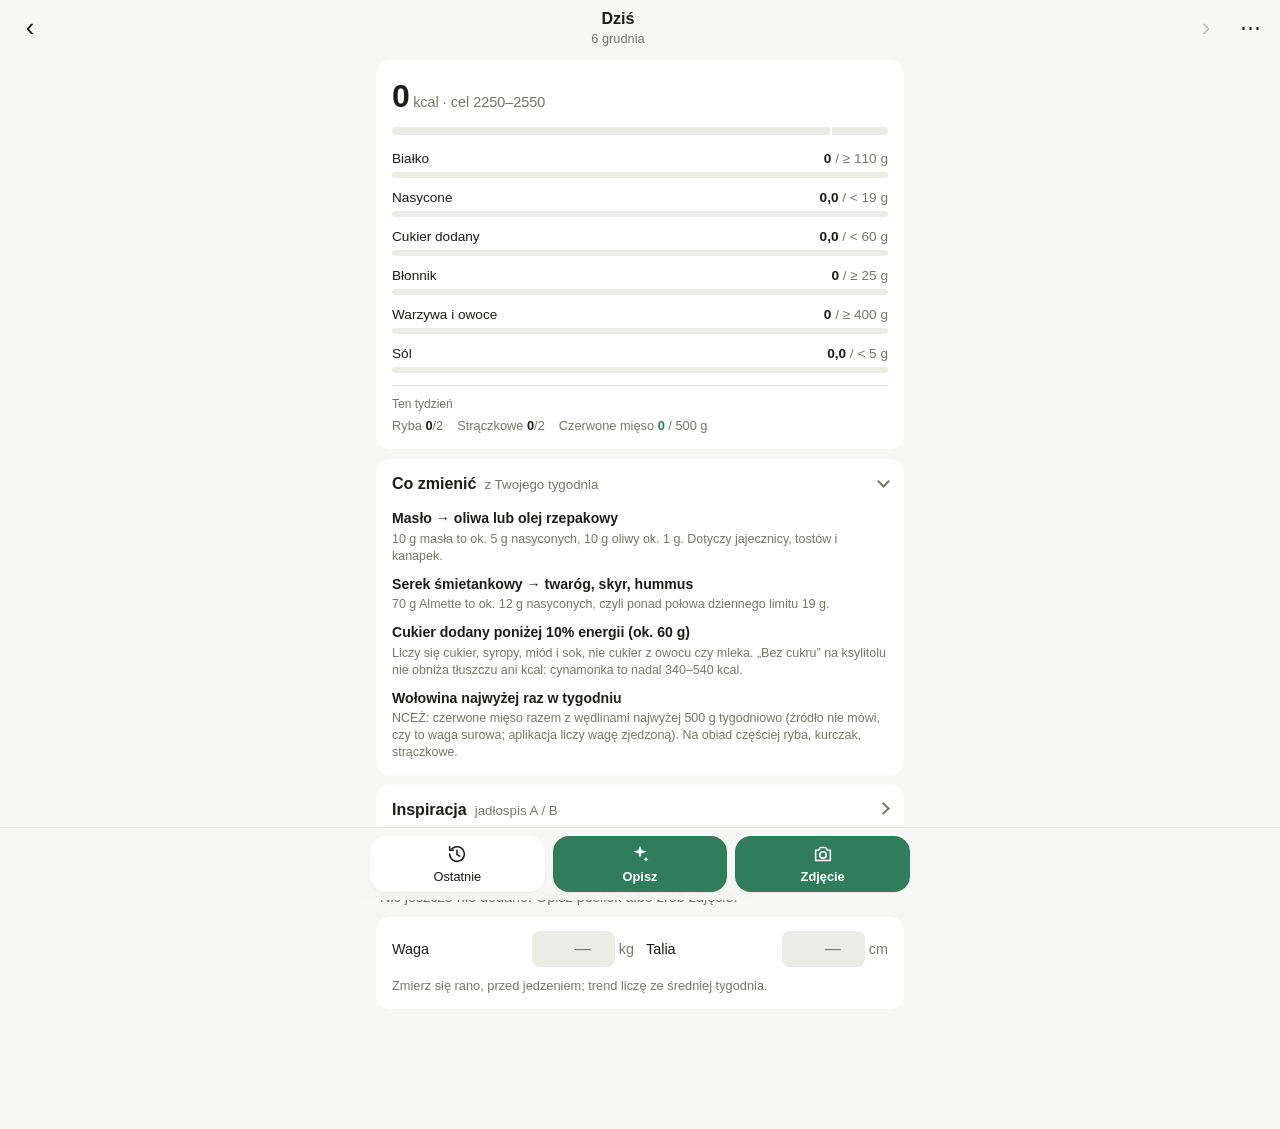
==== commit 0338da8d: "Dock: Ostatnie, wybór z wcześniej dodanych produktów z wyszukiwarką Co-Authored-By: Claude Sonnet 5." ====
--- a/index.html
+++ b/index.html
@@ -66,6 +66,10 @@
 </main>
 
 <nav class="dock" aria-label="Dodaj posiłek">
+  <button type="button" id="recentbtn">
+    <svg viewBox="0 0 24 24" aria-hidden="true"><path d="M4 12a8 8 0 1 0 2.4-5.7M4 4v4h4M12 8v4.5l3 1.8"/></svg>
+    <span>Ostatnie</span>
+  </button>
   <button type="button" id="aibtn" class="main">
     <svg viewBox="0 0 24 24" aria-hidden="true"><path d="M12 3l1.8 4.9L19 9.5l-5.2 1.6L12 16l-1.8-4.9L5 9.5l5.2-1.6zM18.5 15l.8 2 2 .8-2 .8-.8 2-.8-2-2-.8 2-.8z"/></svg>
     <span>Opisz</span>
@@ -90,6 +94,18 @@
       <button value="cancel" formnovalidate>Anuluj</button>
       <button value="ok" class="primary" id="aiok">Policz</button>
     </div>
+  </form>
+</dialog>
+
+<dialog id="recent" class="sheet">
+  <form method="dialog">
+    <header class="shead">
+      <h2>Ostatnie produkty</h2>
+      <button value="cancel" class="icon close" aria-label="Zamknij">×</button>
+    </header>
+    <input id="rq" type="search" autocomplete="off" autocapitalize="off" spellcheck="false" enterkeyhint="search" placeholder="Szukaj w dotychczas dodanych…" aria-label="Szukaj produktu">
+    <ul id="rlist" class="rows"></ul>
+    <p class="empty" id="rnone" hidden></p>
   </form>
 </dialog>
 
--- a/style.css
+++ b/style.css
@@ -125,10 +125,10 @@
 .eaten .rows:empty { display: none; }
 .empty { color: var(--muted); font-size: .9rem; margin: 0 4px; }
 
-/* bottom dock: the two ways to add food */
+/* bottom dock: the three ways to add food */
 .dock {
   position: fixed; left: 0; right: 0; bottom: 0; z-index: 6;
-  display: grid; grid-template-columns: 1fr 1fr; gap: 8px;
+  display: grid; grid-template-columns: 1fr 1fr 1fr; gap: 8px;
   padding: 8px 12px calc(8px + var(--safe-b));
   background: color-mix(in srgb, var(--bg) 90%, transparent);
   -webkit-backdrop-filter: blur(14px); backdrop-filter: blur(14px);
@@ -303,3 +303,12 @@
 .src, .src small { overflow-wrap: anywhere; }
 .src > div { align-items: baseline; }
 .chk { color: var(--bad); }
+
+/* recent products sheet */
+#rq { font-size: 16px; color: var(--fg); padding: 9px 12px; border: 1px solid var(--rule); border-radius: 10px; background: var(--bg); font-family: inherit; width: 100%; box-sizing: border-box; }
+#rq:focus { outline: none; border-color: var(--accent); }
+#rlist li { display: block; padding: 10px 0; }
+#rlist .rname { display: block; font-size: .95rem; overflow-wrap: anywhere; }
+#rlist .rfoot { display: flex; align-items: center; gap: 8px; margin-top: 6px; }
+#rlist .rfoot .gw { display: flex; flex-direction: row; align-items: center; gap: 4px; color: var(--muted); }
+#rlist .rfoot .rk { flex: 1; width: auto; }
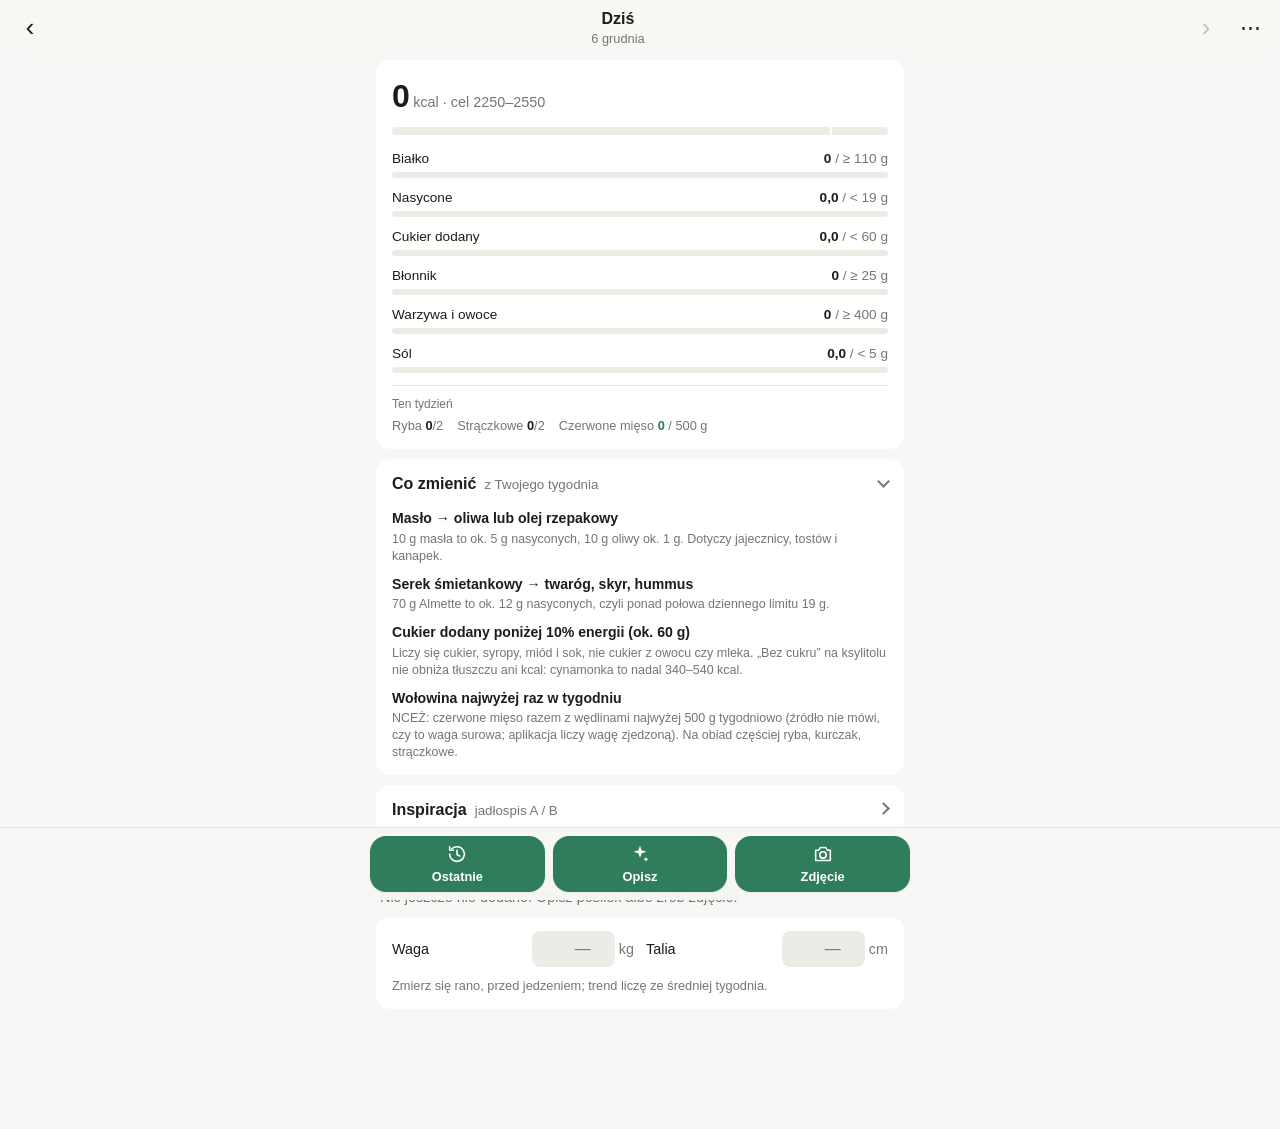
==== commit 4bf28609: "Dock: wszystkie trzy przyciski w kolorze akcentu Co-Authored-By: Claude Sonnet 5.5 <noreply@anthropi" ====
--- a/index.html
+++ b/index.html
@@ -66,7 +66,7 @@
 </main>
 
 <nav class="dock" aria-label="Dodaj posiłek">
-  <button type="button" id="recentbtn">
+  <button type="button" id="recentbtn" class="main">
     <svg viewBox="0 0 24 24" aria-hidden="true"><path d="M4 12a8 8 0 1 0 2.4-5.7M4 4v4h4M12 8v4.5l3 1.8"/></svg>
     <span>Ostatnie</span>
   </button>
